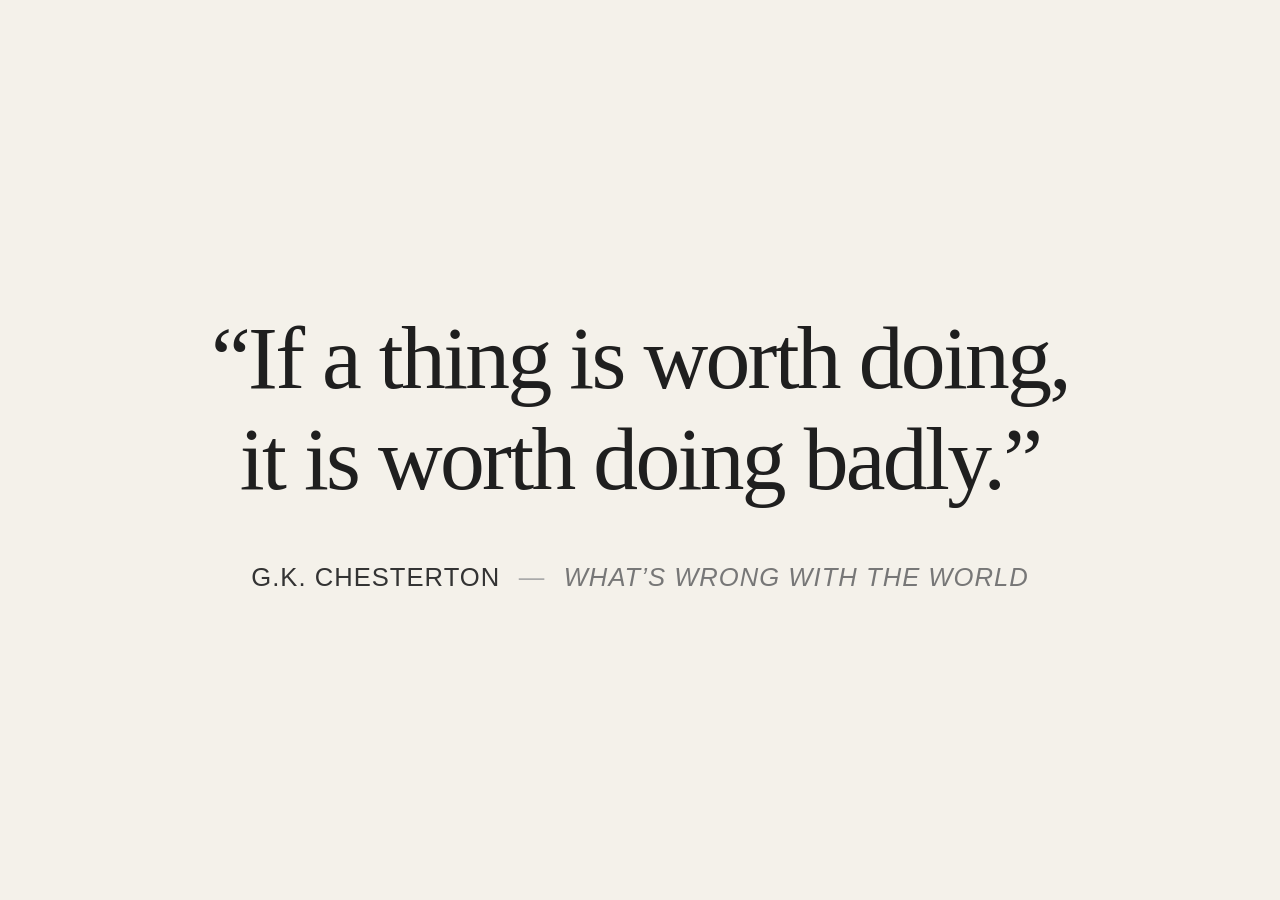
==== chesterton.html @ 40c02999 "add file for 1095 class adding the file chesterton" ====
<!DOCTYPE html>
<html lang="en">
<head>
<meta charset="UTF-8">
<meta name="viewport" content="width=device-width, initial-scale=1.0">

<title>G.K. Chesterton Quote</title>

<style>
    * {
        box-sizing: border-box;
    }

    html, body {
        margin: 0;
        width: 100%;
        height: 100%;
    }

    body {
        background: #f4f1ea;
        color: #1f1f1f;
        font-family: Georgia, "Times New Roman", serif;

        display: flex;
        align-items: center;
        justify-content: center;

        padding: 8vw;
    }

    .quote-container {
        max-width: 1500px;
        text-align: center;
    }

    .quote {
        font-size: clamp(3rem, 7vw, 8rem);
        line-height: 1.12;
        font-weight: 400;
        letter-spacing: -0.03em;
        margin: 0 0 0.6em;
    }

    .attribution {
        font-family: Arial, Helvetica, sans-serif;
        font-size: clamp(1.2rem, 2vw, 2.5rem);
        font-weight: 500;
        letter-spacing: 0.04em;
        text-transform: uppercase;
        color: #777;
    }

    .author {
        color: #333;
    }

    .source {
        font-style: italic;
    }

    .divider {
        margin: 0 0.4em;
        color: #aaa;
    }
</style>
</head>

<body>

<div class="quote-container">

    <p class="quote">
        “If a thing is worth doing,<br>
        it is worth doing badly.”
    </p>

    <div class="attribution">
        <span class="author">G.K. Chesterton</span>
        <span class="divider">—</span>
        <span class="source">What’s Wrong with the World</span>
    </div>

</div>

</body>
</html>
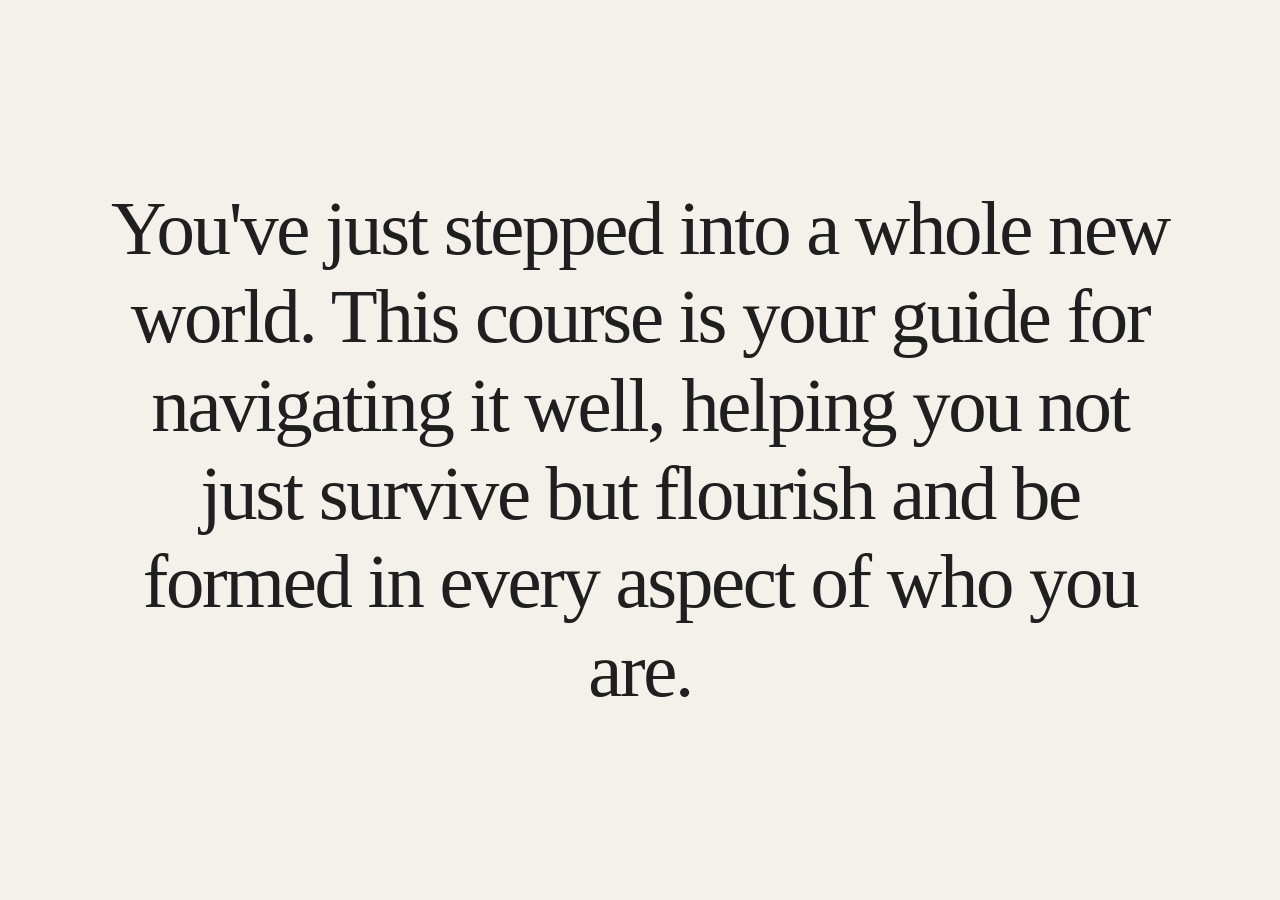
==== commit 33e42926: "Update chesterton.html by adding syllabus slug" ====
--- a/chesterton.html
+++ b/chesterton.html
@@ -4,7 +4,7 @@
 <meta charset="UTF-8">
 <meta name="viewport" content="width=device-width, initial-scale=1.0">
 
-<title>G.K. Chesterton Quote</title>
+<title>Course Introduction</title>
 
 <style>
     * {
@@ -29,9 +29,27 @@
         padding: 8vw;
     }
 
-    .quote-container {
+    .slide {
         max-width: 1500px;
+        width: 100%;
         text-align: center;
+        cursor: pointer;
+        user-select: none;
+    }
+
+    .content {
+        transition: opacity 0.45s ease;
+    }
+
+    .fade-out {
+        opacity: 0;
+    }
+
+    .intro {
+        font-size: clamp(2.8rem, 6vw, 7.5rem);
+        line-height: 1.15;
+        font-weight: 400;
+        letter-spacing: -0.03em;
     }
 
     .quote {
@@ -39,7 +57,7 @@
         line-height: 1.12;
         font-weight: 400;
         letter-spacing: -0.03em;
-        margin: 0 0 0.6em;
+        margin-bottom: 0.6em;
     }
 
     .attribution {
@@ -68,20 +86,65 @@
 
 <body>
 
-<div class="quote-container">
+<div class="slide" id="slide">
 
-    <p class="quote">
-        “If a thing is worth doing,<br>
-        it is worth doing badly.”
-    </p>
+    <div class="content" id="content">
 
-    <div class="attribution">
-        <span class="author">G.K. Chesterton</span>
-        <span class="divider">—</span>
-        <span class="source">What’s Wrong with the World</span>
+        <div class="intro">
+            You've just stepped into a whole new world.
+            This course is your guide for navigating it well,
+            helping you not just survive but flourish and be
+            formed in every aspect of who you are.
+        </div>
+
     </div>
 
 </div>
 
+<script>
+    const slide = document.getElementById("slide");
+    const content = document.getElementById("content");
+
+    let showingQuote = false;
+
+    const intro = `
+        <div class="intro">
+            You've just stepped into a whole new world.
+            This course is your guide for navigating it well,
+            helping you not just survive but flourish and be
+            formed in every aspect of who you are.
+        </div>
+    `;
+
+    const quote = `
+        <div class="quote">
+            “If a thing is worth doing,<br>
+            it is worth doing badly.”
+        </div>
+
+        <div class="attribution">
+            <span class="author">G.K. Chesterton</span>
+            <span class="divider">—</span>
+            <span class="source">What’s Wrong with the World</span>
+        </div>
+    `;
+
+    slide.addEventListener("click", () => {
+
+        content.classList.add("fade-out");
+
+        setTimeout(() => {
+
+            showingQuote = !showingQuote;
+
+            content.innerHTML = showingQuote ? quote : intro;
+
+            content.classList.remove("fade-out");
+
+        }, 450);
+
+    });
+</script>
+
 </body>
-</html>+</html>
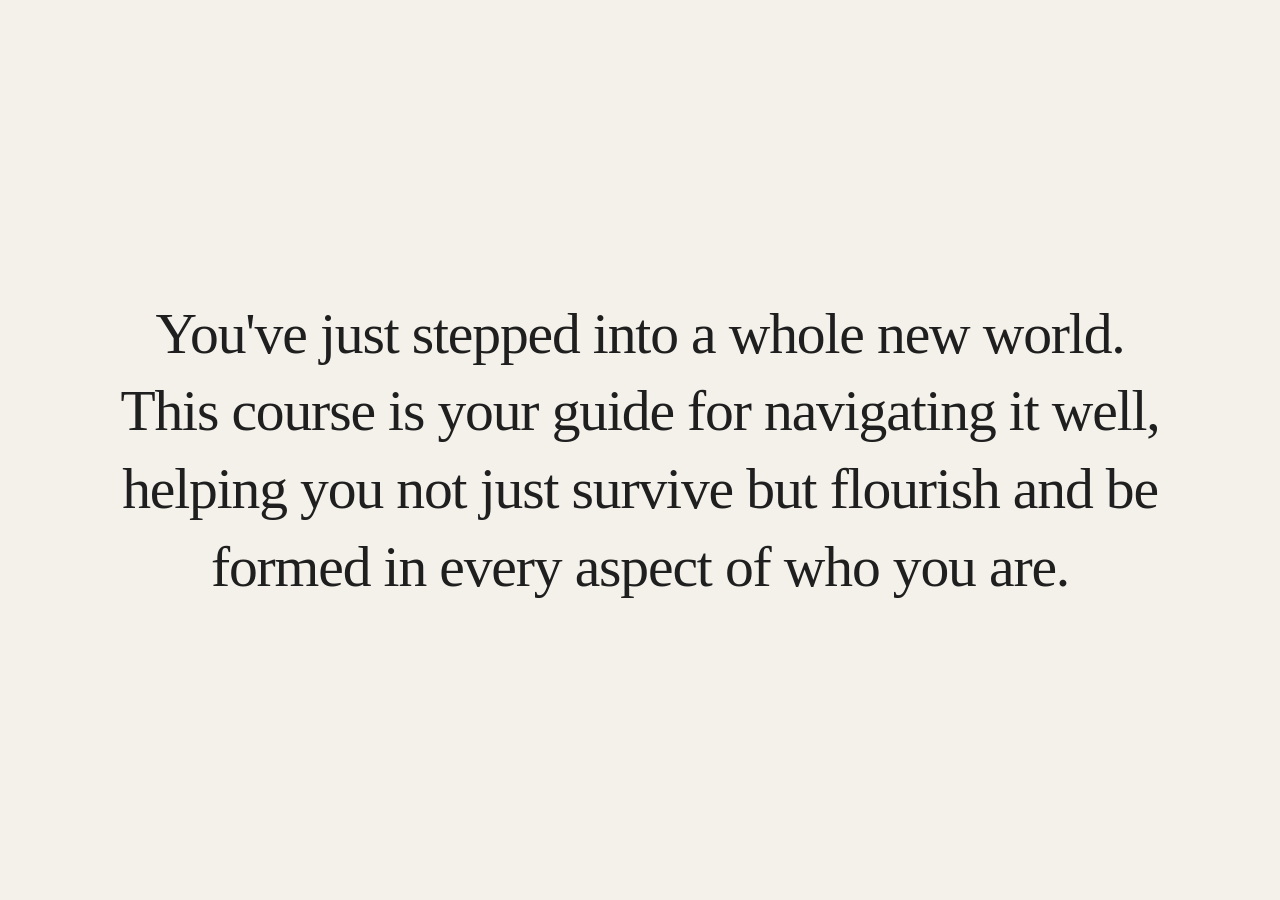
==== commit 26acbaee: "Update chesterton.html font size" ====
--- a/chesterton.html
+++ b/chesterton.html
@@ -45,12 +45,12 @@
         opacity: 0;
     }
 
-    .intro {
-        font-size: clamp(2.8rem, 6vw, 7.5rem);
-        line-height: 1.15;
-        font-weight: 400;
-        letter-spacing: -0.03em;
-    }
+  .intro {
+    font-size: clamp(2.2rem, 4.5vw, 5.8rem);
+    line-height: 1.35;
+    font-weight: 400;
+    letter-spacing: -0.02em;
+}
 
     .quote {
         font-size: clamp(3rem, 7vw, 8rem);
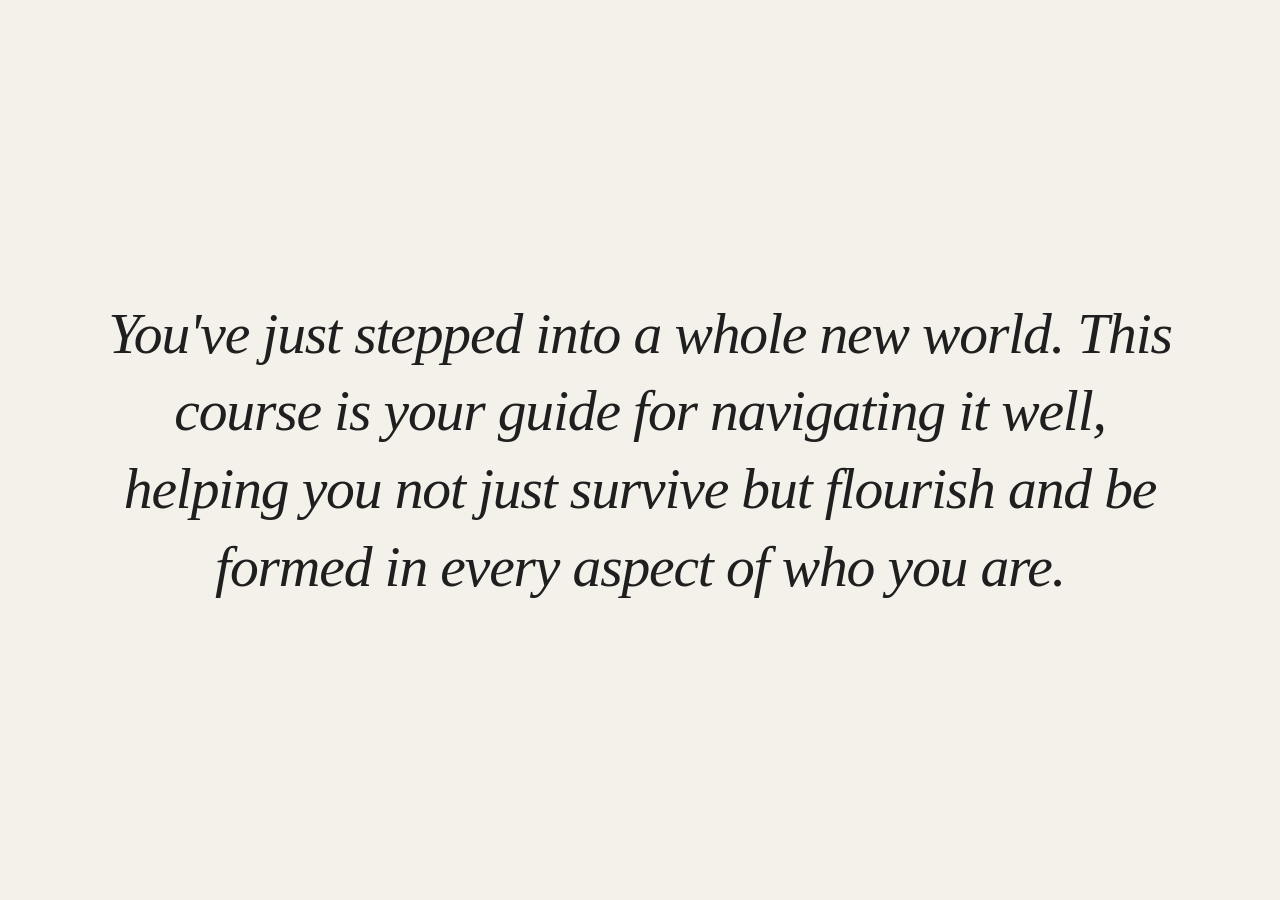
==== commit 63b0391e: "Update chesterton.html italicize" ====
--- a/chesterton.html
+++ b/chesterton.html
@@ -45,12 +45,13 @@
         opacity: 0;
     }
 
-  .intro {
-    font-size: clamp(2.2rem, 4.5vw, 5.8rem);
-    line-height: 1.35;
-    font-weight: 400;
-    letter-spacing: -0.02em;
-}
+    .intro {
+       font-size: clamp(2.2rem, 4.5vw, 5.8rem);
+       line-height: 1.35;
+       font-weight: 400;
+       font-style: italic;
+       letter-spacing: -0.02em;
+     }
 
     .quote {
         font-size: clamp(3rem, 7vw, 8rem);
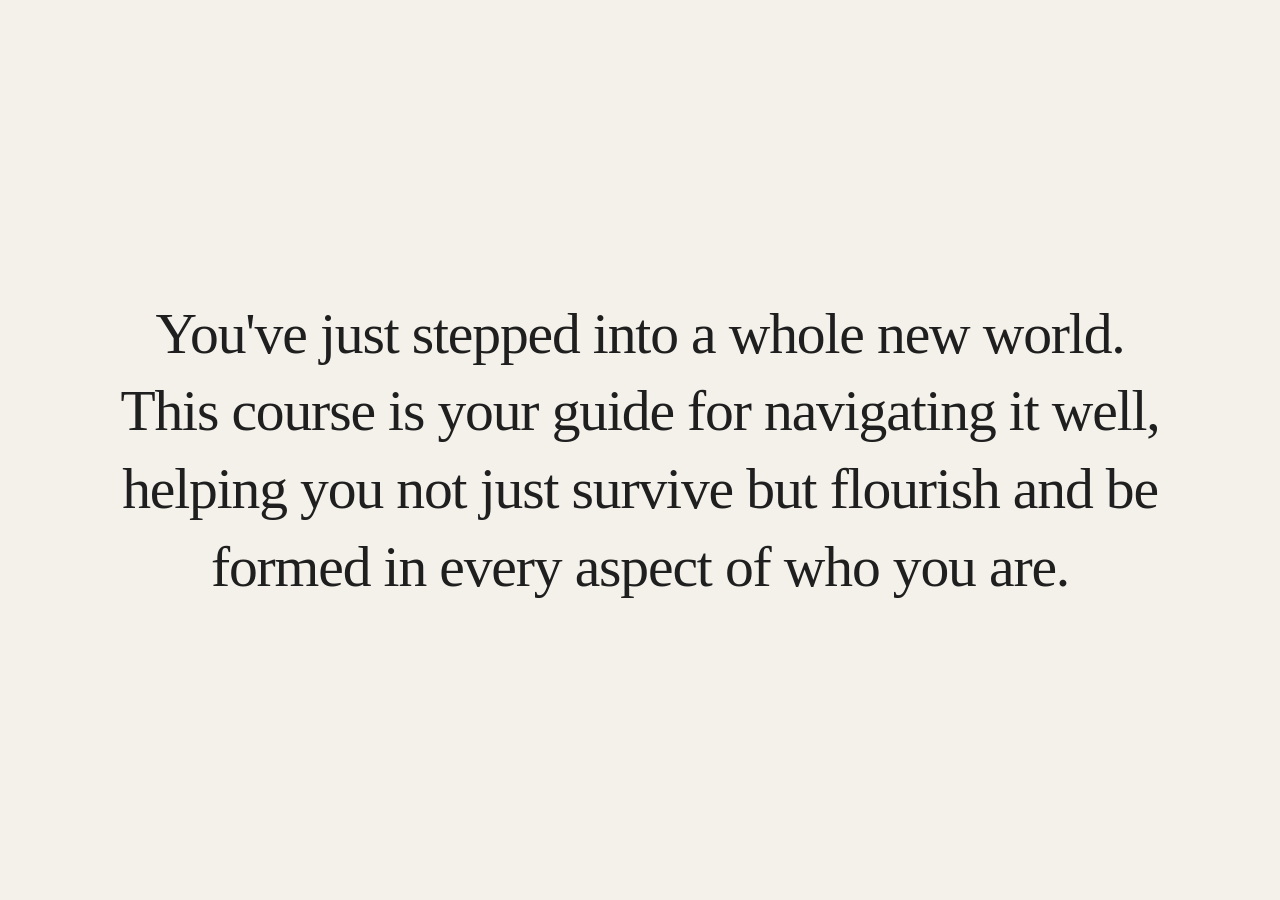
==== commit 9d135fff: "Update chesterton.html" ====
--- a/chesterton.html
+++ b/chesterton.html
@@ -49,7 +49,7 @@
        font-size: clamp(2.2rem, 4.5vw, 5.8rem);
        line-height: 1.35;
        font-weight: 400;
-       font-style: italic;
+
        letter-spacing: -0.02em;
      }
 
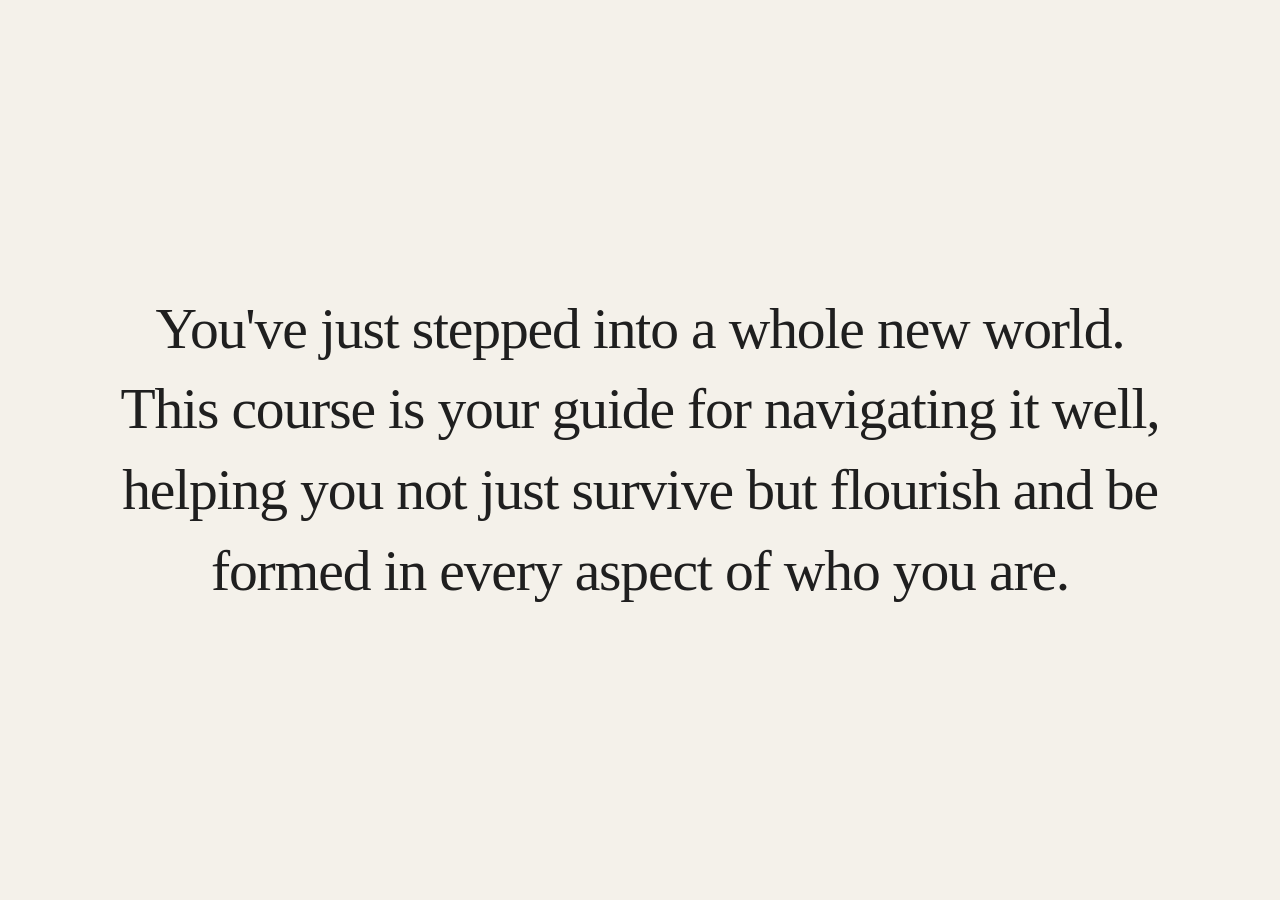
==== commit 9107eed6: "Update chesterton.html" ====
--- a/chesterton.html
+++ b/chesterton.html
@@ -47,7 +47,7 @@
 
     .intro {
        font-size: clamp(2.2rem, 4.5vw, 5.8rem);
-       line-height: 1.35;
+       line-height: 1.4;
        font-weight: 400;
 
        letter-spacing: -0.02em;
